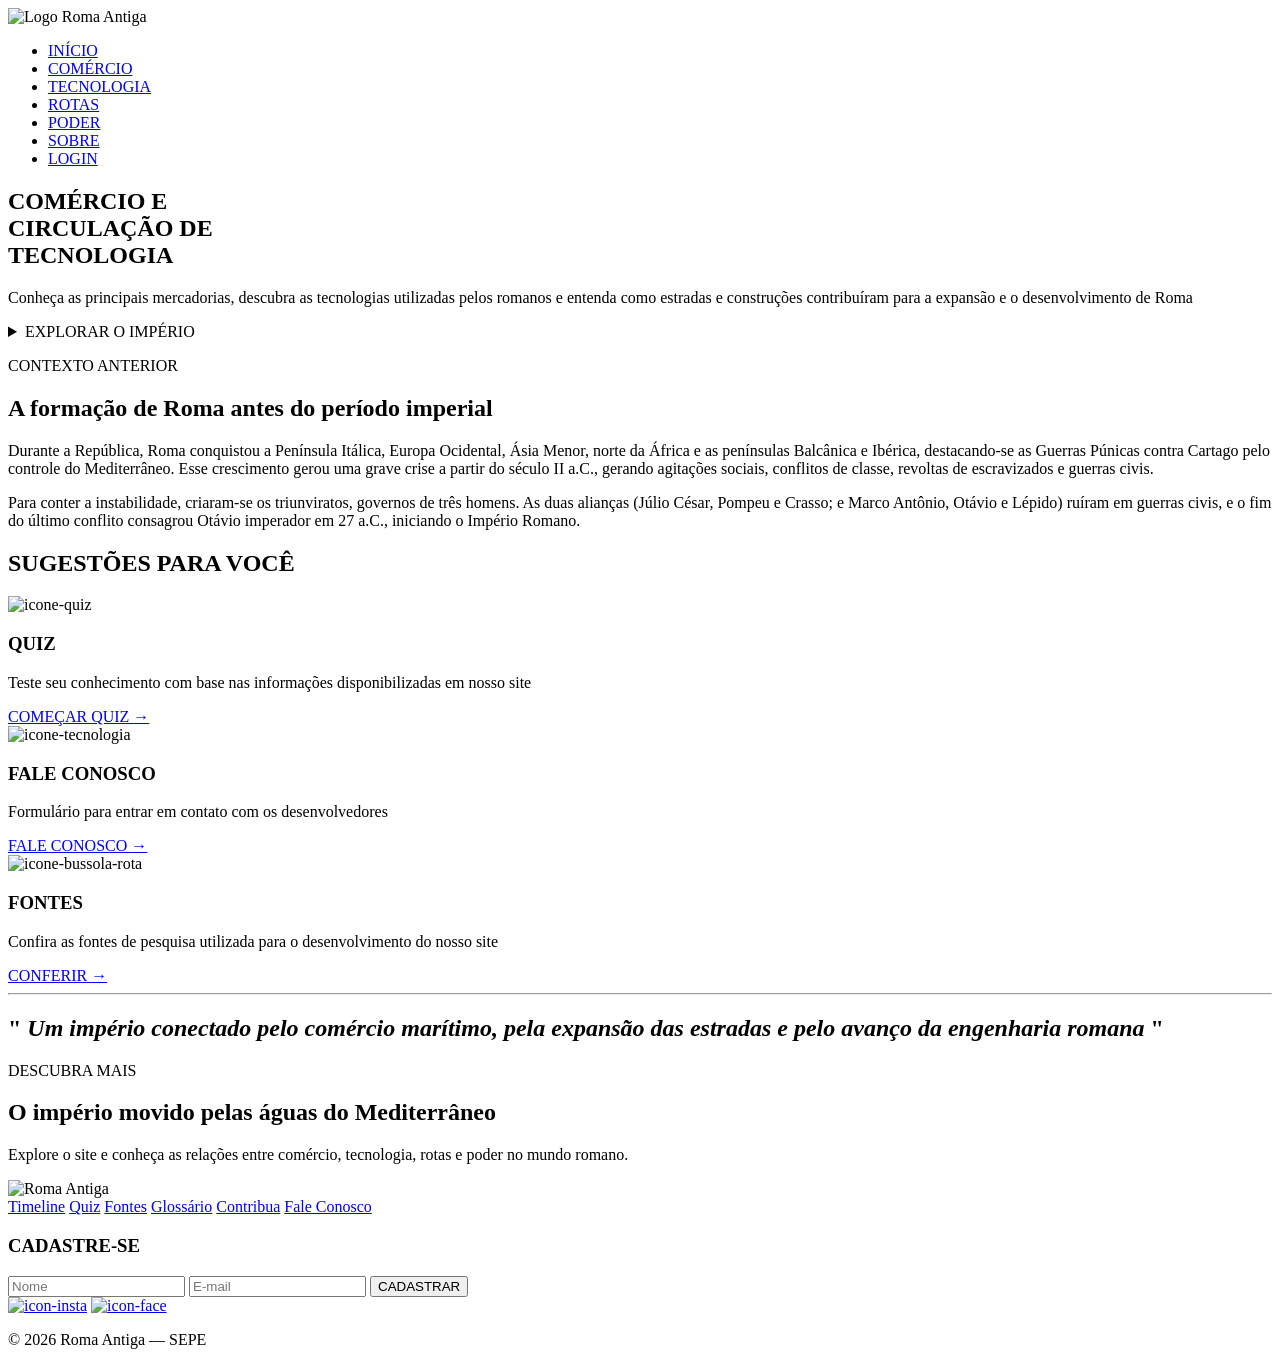
==== index.html @ e10e83d9 "pages" ====
<!doctype html>
<html lang="pt-BR">
  <head>
    <meta charset="UTF-8" />
    <meta name="viewport" content="width=device-width, initial-scale=1.0" />

    <title>Página Inicial | Roma Antiga</title>

    <link rel="stylesheet" href="HTML/CSS/reset.css" />
    <link rel="stylesheet" href="HTML/CSS/style.css" />

    <link rel="preconnect" href="https://fonts.googleapis.com" />
    <link rel="preconnect" href="https://fonts.gstatic.com" crossorigin />

    <link
      href="https://fonts.googleapis.com/css2?family=Cinzel:wght@400;500;600;700&family=Ibarra+Real+Nova:wght@400;500;600&family=Open+Sans:wght@300;400;500;600&display=swap"
      rel="stylesheet"
    />
  </head>

  <body>
    <header>
      <nav>
        <img src="HTML/CSS/IMG/ROMA.jpg" alt="Logo Roma Antiga" />

        <ul>
          <li><a class="ativo" href="index.html">INÍCIO</a></li>
          <li><a href="HTML/comercio.html">COMÉRCIO</a></li>
          <li><a href="HTML/tecnologia.html">TECNOLOGIA</a></li>
          <li><a href="HTML/rotas.html">ROTAS</a></li>
          <li><a href="HTML/poder.html">PODER</a></li>
          <li><a href="HTML/sobre.html">SOBRE</a></li>
          <li><a href="HTML/login.html">LOGIN</a></li>
        </ul>
      </nav>
    </header>

    <main>
      <section class="banner">
        <div class="banner-conteudo">
          <h1>
            COMÉRCIO E<br />
            CIRCULAÇÃO DE<br />
            <span>TECNOLOGIA</span>
          </h1>

          <p class="banner-texto">
            Conheça as principais mercadorias, descubra as tecnologias
            utilizadas pelos romanos e entenda como estradas e construções
            contribuíram para a expansão e o desenvolvimento de Roma
          </p>

          <details class="explorar">
            <summary>EXPLORAR O IMPÉRIO</summary>

            <div class="conteudo">
              <h2>O Que Foi O Império Romano?</h2>

              <p>
                O Império Romano foi a terceira e última fase da civilização
                romana, iniciada em 27 a.C. com a coroação de Otávio Augusto.
                Esse período se caracterizou pela forte centralização do poder
                político nas mãos do imperador, removendo a antiga autoridade do
                Senado, e marcou o auge econômico, militar e a máxima expansão
                territorial de Roma.
              </p>

              <p>
                Essa era chegou ao fim em 476 d.C. em sua região ocidental, após
                um longo processo de crise interna e invasões de povos bárbaros.
                O colapso foi selado com a destituição de Rômulo Augusto, o
                último imperador, evento histórico que determinou o encerramento
                da Idade Antiga e o início da Idade Média.
              </p>
            </div>
          </details>
        </div>
      </section>

      <section class="introducao">
        <div class="introducao-titulo">
          <div>
            <p id="mini-titulo">CONTEXTO ANTERIOR</p>
            <h2>A formação de Roma antes do período imperial</h2>
          </div>
        </div>
        <div class="introducao-texto">
          <p>
            Durante a República, Roma conquistou a Península Itálica, Europa
            Ocidental, Ásia Menor, norte da África e as penínsulas Balcânica e
            Ibérica, destacando-se as Guerras Púnicas contra Cartago pelo
            controle do Mediterrâneo. Esse crescimento gerou uma grave crise a
            partir do século II a.C., gerando agitações sociais, conflitos de
            classe, revoltas de escravizados e guerras civis.
          </p>
          <p>
            Para conter a instabilidade, criaram-se os triunviratos, governos de
            três homens. As duas alianças (Júlio César, Pompeu e Crasso; e Marco
            Antônio, Otávio e Lépido) ruíram em guerras civis, e o fim do último
            conflito consagrou Otávio imperador em 27 a.C., iniciando o Império
            Romano.
          </p>
        </div>
      </section>

      <section class="exploracao">
        <h2>SUGESTÕES PARA VOCÊ</h2>
        <div class="cards">
          <div class="card">
            <div class="card-imagem">
              <img src="HTML/CSS/IMG/quiz.png" alt="icone-quiz" />
            </div>
            <h3>QUIZ</h3>

            <p>
              Teste seu conhecimento com base nas informações disponibilizadas
              em nosso site
            </p>

            <a href="HTML/quiz.html">
              COMEÇAR QUIZ
              <span>→</span>
            </a>
          </div>

          <div class="card">
            <div class="card-imagem">
              <img src="HTML/CSS/IMG/fale-conosco.png" alt="icone-tecnologia" />
            </div>

            <h3>FALE CONOSCO</h3>

            <p>Formulário para entrar em contato com os desenvolvedores</p>

            <a href="HTML/forms.html">
              FALE CONOSCO
              <span>→</span>
            </a>
          </div>

          <div class="card">
            <div class="card-imagem">
              <img
                src="HTML/CSS/IMG/fonte-pesquisa.png"
                alt="icone-bussola-rota"
              />
            </div>

            <h3>FONTES</h3>

            <p>
              Confira as fontes de pesquisa utilizada para o desenvolvimento do
              nosso site
            </p>

            <a href="#">
              CONFERIR
              <span>→</span>
            </a>
          </div>
        </div>
      </section>

      <section class="frase">
        <hr class="linha-estilizada" />

        <h2>
          <span>"</span>
          <i>
            Um império conectado pelo comércio marítimo, pela expansão das
            estradas e pelo avanço da engenharia romana
          </i>
          <span>"</span>
        </h2>

        <div class="frase-linha"></div>
      </section>

      <section class="frase-fixa">
        <div class="frase-conteudo">
          <p class="mini-titulo">DESCUBRA MAIS</p>

          <h2>O império movido pelas águas do Mediterrâneo</h2>

          <p>
            Explore o site e conheça as relações entre comércio, tecnologia,
            rotas e poder no mundo romano.
          </p>
        </div>
      </section>
    </main>

    <footer>
      <div class="footer-container">
        <div class="footer-info">
          <img id="logo-Footer" src="HTML/CSS/IMG/ROMA.jpg" alt="Roma Antiga" />
        </div>

        <div class="footer-links">
          <a href="#">Timeline</a>
          <a href="#">Quiz</a>
          <a href="#">Fontes</a>
          <a href="#">Glossário</a>
          <a href="#">Contribua</a>
          <a href="#">Fale Conosco</a>
        </div>

        <div class="footer-cadastro">
          <h3>CADASTRE-SE</h3>

          <input type="text" placeholder="Nome" />
          <input type="email" placeholder="E-mail" />

          <button type="submit">CADASTRAR</button>
        </div>
      </div>

      <div class="footer-redes">
        <a href="https://wa.me/5547996095892" target="_blank"
          ><img src="HTML/CSS/IMG/whatsapp 1.svg" alt="icon-insta"
        /></a>
        <a href="https://www.instagram.com/romaantigasepe/" target="_blank"
          ><img src="HTML/CSS/IMG/instagram 1.svg" alt="icon-face"
        /></a>
      </div>

      <div class="footer-bottom">
        <p>© 2026 Roma Antiga — SEPE</p>
      </div>
    </footer>
    <script src="HTML/CSS/JS/login.js"></script>
  </body>
</html>
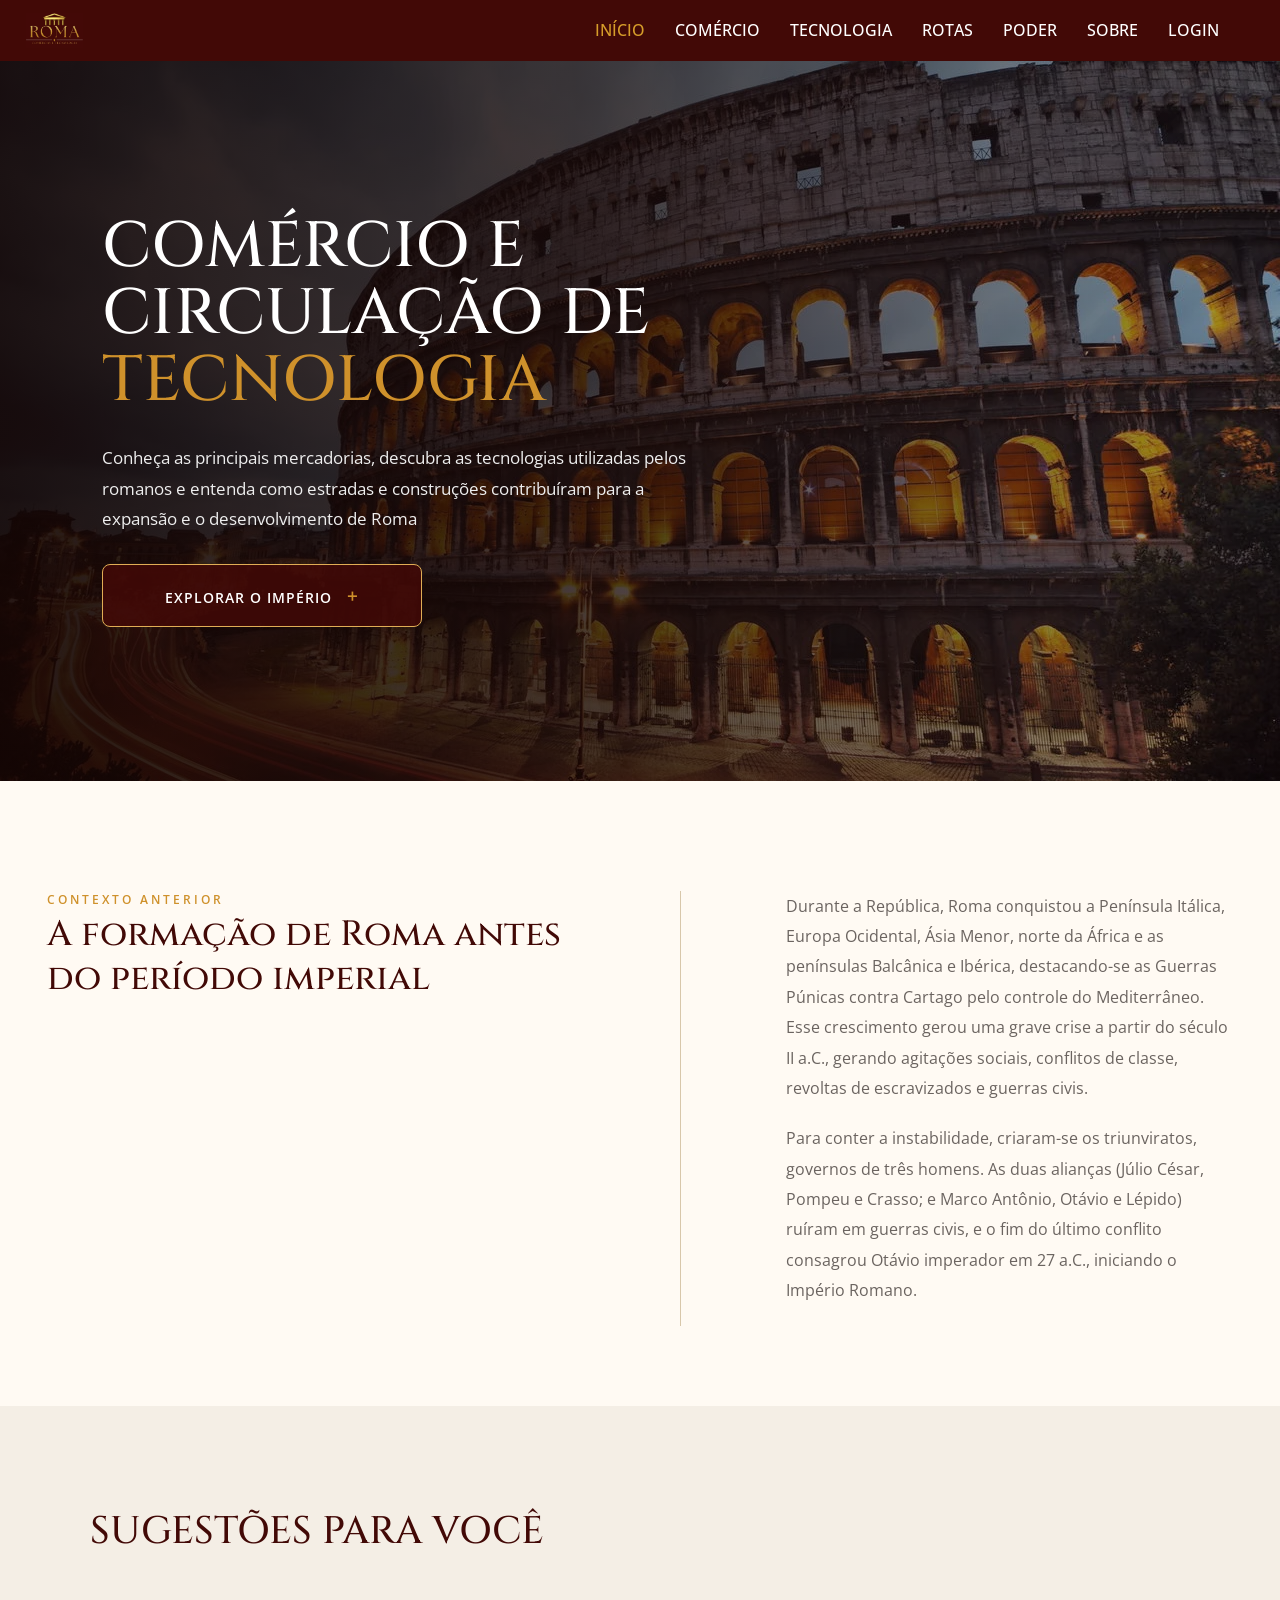
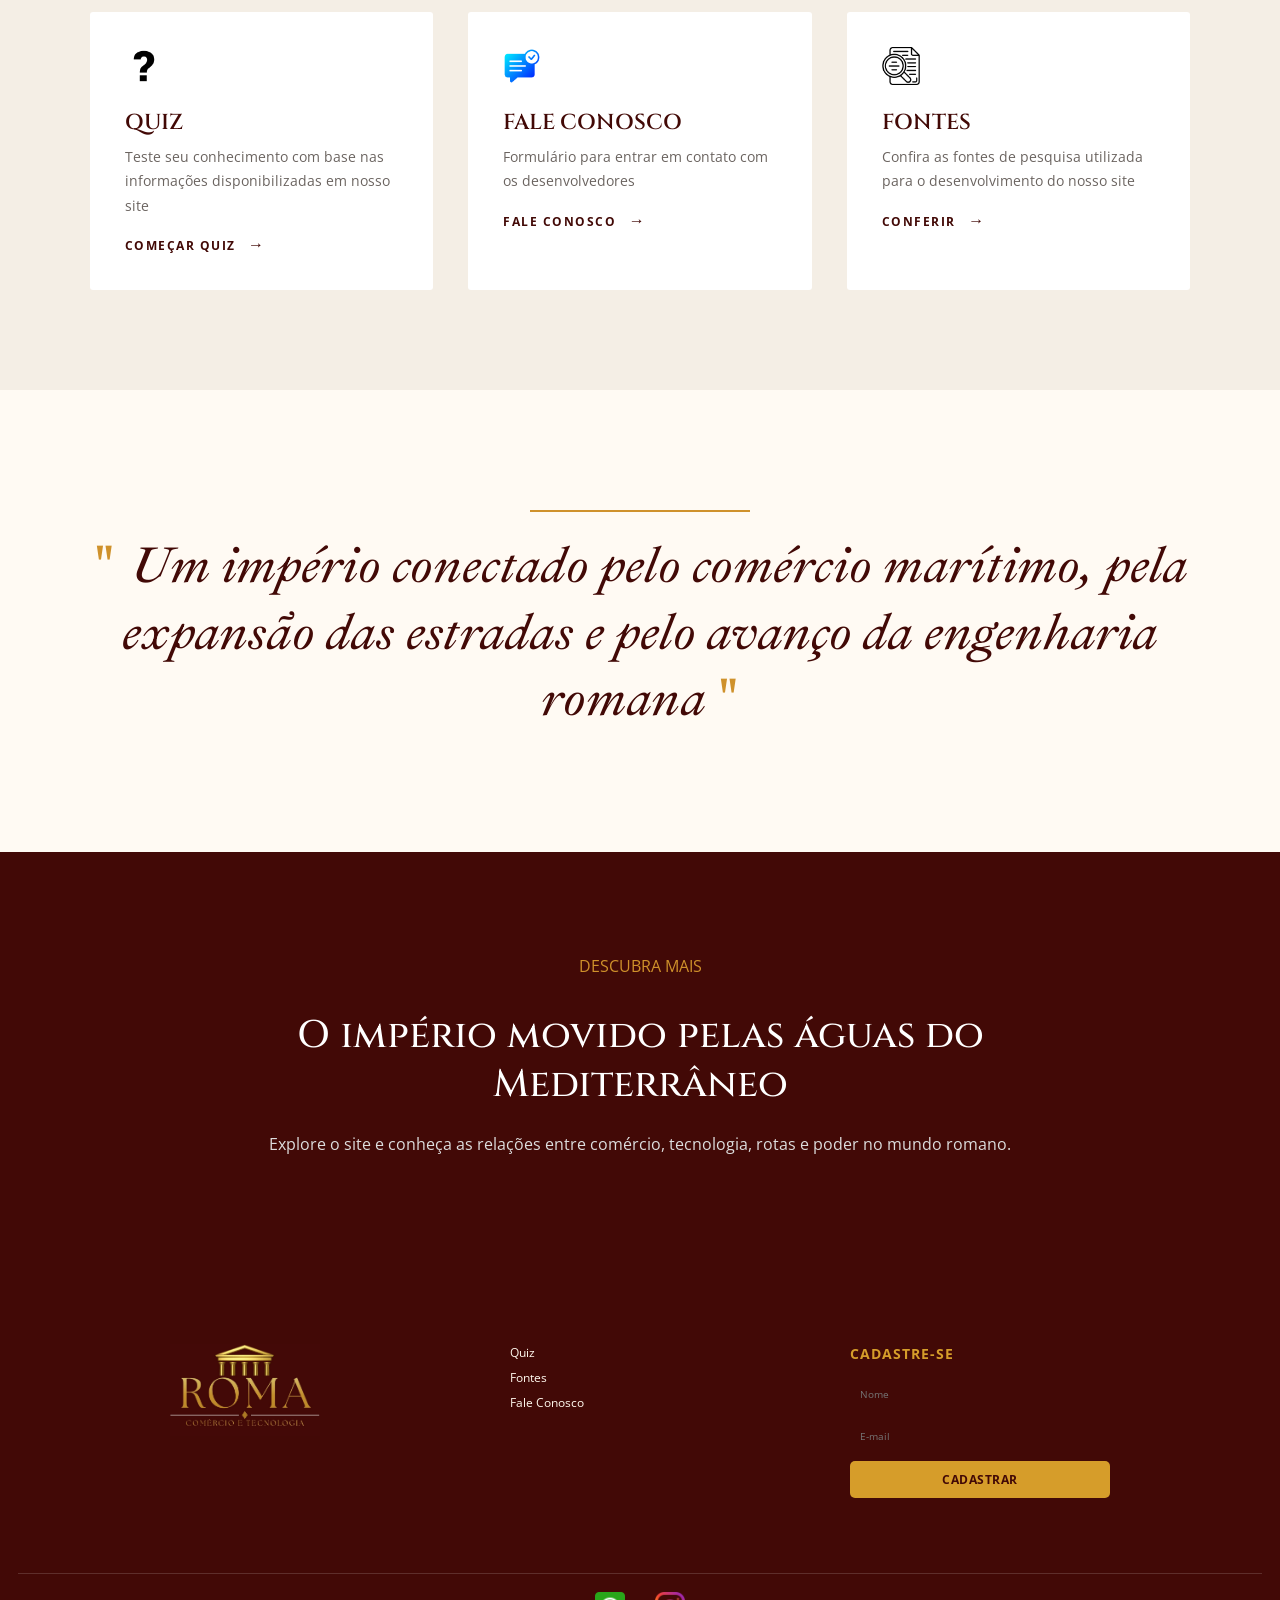
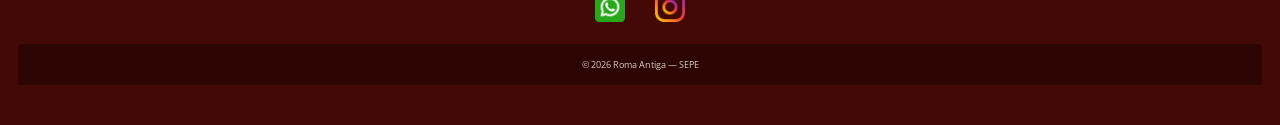
==== commit 58bdfb3f: "Feat: Fix quiz" ====
--- a/index.html
+++ b/index.html
@@ -197,12 +197,9 @@
         </div>
 
         <div class="footer-links">
-          <a href="#">Timeline</a>
-          <a href="#">Quiz</a>
-          <a href="#">Fontes</a>
-          <a href="#">Glossário</a>
-          <a href="#">Contribua</a>
-          <a href="#">Fale Conosco</a>
+          <a href="HTML/quiz.html">Quiz</a>
+          <a href="HTML/fontes.html">Fontes</a>
+          <a href="HTML/forms.html">Fale Conosco</a>
         </div>
 
         <div class="footer-cadastro">
--- a/HTML/CSS/style.css
+++ b/HTML/CSS/style.css
@@ -0,0 +1,344 @@
+@import url("header.css");
+@import url("footer.css");
+
+/* === Cores Principais === */
+:root {
+  --bordo: #420906;
+  --bordo-claro: #7b1e17;
+  --dourado: #cf912b;
+  --dourado-claro: #e0ad55;
+  --creme: #fffaf3;
+  --branco: #ffffff;
+  --preto: #171312;
+  --cinza: #6b6460;
+}
+
+html {
+  scroll-behavior: smooth;
+}
+
+body {
+  user-select: none;
+  background: var(--creme);
+  color: var(--preto);
+  font-family: "Open Sans", sans-serif;
+}
+
+/* === Banner === */
+
+.banner {
+  position: relative;
+  min-height: 720px;
+  display: flex;
+  align-items: center;
+  background:
+    linear-gradient(
+      90deg,
+      rgba(20, 5, 3, 0.92) 0%,
+      rgba(20, 5, 3, 0.78) 45%,
+      rgba(20, 5, 3, 0.35) 100%
+    ),
+    url("IMG/Roma-Antiga.webp");
+  background-size: cover;
+  background-position: center;
+  padding: 80px 8%;
+  box-sizing: border-box;
+  overflow: hidden;
+}
+
+.banner h1 {
+  color: var(--branco);
+  font-family: "Cinzel", serif;
+  font-size: clamp(2.7rem, 5vw, 5rem);
+  line-height: 1.05;
+  font-weight: 500;
+  margin: 0 0 28px;
+}
+
+.banner h1 span {
+  color: var(--dourado);
+}
+
+.banner-texto {
+  max-width: 600px;
+  color: #eee;
+  font-size: 1.05rem;
+  line-height: 1.8;
+  margin-bottom: 30px;
+}
+
+/* === Details Seção Banner === */
+
+.explorar {
+  width: 320px;
+  background: rgba(66, 9, 6, 0.85);
+  border: 0.5px solid var(--dourado-claro);
+  border-radius: 8px;
+  color: white;
+}
+
+.explorar summary {
+  padding: 17px 20px;
+  color: white;
+  font-size: 0.85rem;
+  font-weight: 600;
+  letter-spacing: 1px;
+  cursor: pointer;
+  text-align: center;
+}
+
+.explorar summary::after {
+  content: "+";
+  margin-left: 15px;
+  color: var(--dourado);
+  font-size: 1.2rem;
+}
+
+.explorar[open] summary::after {
+  content: "−";
+}
+
+.explorar .conteudo {
+  padding: 0 22px 22px;
+}
+
+.explorar h2 {
+  color: var(--dourado);
+  font-family: "Cinzel", serif;
+  font-size: 1.3rem;
+  margin-bottom: 8px;
+}
+
+.explorar p {
+  font-size: 0.9rem;
+  line-height: 1.7;
+  margin-bottom: 15px;
+}
+
+/* === Seção Introdução === */
+
+.introducao {
+  max-width: 1200px;
+  margin: auto;
+  padding: 110px 7px 80px;
+  display: grid;
+  grid-template-columns: 1fr 1fr;
+  gap: 80px;
+}
+
+#mini-titulo {
+  color: var(--dourado);
+  font-size: 0.75rem;
+  font-weight: 600;
+  letter-spacing: 3px;
+  margin-bottom: 5px;
+}
+
+.introducao h2 {
+  color: var(--bordo);
+  font-family: "Cinzel", serif;
+  font-size: 2.2rem;
+  line-height: 1.25;
+  font-weight: 500;
+}
+
+.introducao-texto {
+  border-left: 1px solid #d8c7aa;
+  padding-left: 105px;
+}
+
+.introducao-texto p {
+  color: var(--cinza);
+  line-height: 1.9;
+  margin-bottom: 20px;
+}
+
+/* === Seção Exploração === */
+.exploracao {
+  background: #f4eee5;
+  padding: 100px 7%;
+}
+
+.exploracao > h2 {
+  max-width: 1200px;
+  margin: 0 auto 55px;
+  color: var(--bordo);
+  font-family: "Cinzel", serif;
+  font-size: 2.4rem;
+  font-weight: 500;
+}
+
+/* === Exploração > .Cards === */
+
+.cards {
+  max-width: 1200px;
+  margin: auto;
+  display: grid;
+  grid-template-columns: repeat(3, 1fr);
+  gap: 35px;
+}
+
+.card {
+  background: white;
+  padding: 35px;
+  border-radius: 3px;
+  transition: 0.3s ease;
+}
+
+.card:hover {
+  background-color: var(--bordo);
+  transform: translateY(-8px);
+  box-shadow: 0 15px 35px rgba(0, 0, 0, 0.332);
+}
+
+.card * {
+  transition: color 0.3s ease;
+}
+
+.card:hover * {
+  color: white;
+}
+
+.card-imagem img {
+  width: 38px;
+  height: 38px;
+  margin-bottom: 18px;
+}
+
+.card h3 {
+  color: var(--bordo);
+  font-weight: 600;
+  font-family: "Cinzel", serif;
+  font-size: 1.35rem;
+  margin-bottom: 8px;
+}
+
+.card p {
+  color: var(--cinza);
+  line-height: 1.7;
+  font-size: 0.9rem;
+  margin-bottom: 15px;
+}
+
+.card a {
+  color: var(--bordo);
+  font-size: 0.75rem;
+  font-weight: 700;
+  letter-spacing: 1.5px;
+}
+
+.card a span {
+  margin-left: 8px;
+  font-size: 1rem;
+}
+
+/* === Seção Frase === */
+
+.linha-estilizada {
+  border: none;
+  height: 2px;
+  background-color: var(--dourado);
+  width: 20%;
+  margin: auto;
+}
+
+
+.frase {
+  max-width: 1400px;
+  margin: auto;
+  padding: 120px 7%;
+  text-align: center;
+}
+
+.frase span {
+  color: var(--dourado);
+}
+
+.frase h2 {
+  margin-top: 20px;
+  color: var(--bordo);
+  font-family: "Ibarra Real Nova", serif;
+  font-size: clamp(2rem, 4vw, 3.5rem);
+  line-height: 1.3;
+  font-weight: 500;
+}
+
+/* === Footer == */
+
+.frase-fixa {
+  background: var(--bordo);
+  padding: 100px 7%;
+  text-align: center;
+}
+
+.frase-conteudo {
+  max-width: 800px;
+  margin: auto;
+}
+
+.frase-fixa .mini-titulo {
+  color: var(--dourado);
+}
+
+.frase-fixa .mini-titulo:hover {
+  letter-spacing: 2.4px;
+  transition: 0.5s ease;
+}
+
+.frase-fixa h2 {
+  color: white;
+  font-family: "Cinzel", serif;
+  font-size: 2.4rem;
+  font-weight: 500;
+  line-height: 1.3;
+  margin-bottom: 20px;
+}
+
+.frase-fixa p {
+  color: #ddd;
+  line-height: 1.8;
+  margin-bottom: 30px;
+}
+
+
+
+/* === Responsividade Celular === */
+
+@media (max-width: 850px) {
+  .banner {
+    min-height: 650px;
+    padding: 70px 7%;
+  }
+
+  .banner h1 {
+    font-size: 2.4rem;
+  }
+
+  .introducao {
+    grid-template-columns: 1fr;
+    gap: 40px;
+    padding: 80px 7%;
+  }
+
+  .introducao-texto {
+    border-left: none;
+    border-top: 1px solid #d8c7aa;
+    padding: 30px 0 0;
+  }
+
+  .cards {
+    grid-template-columns: 1fr;
+  }
+
+  .card {
+    min-height: auto;
+  }
+
+  .frase {
+    padding: 90px 7%;
+  }
+
+  .frase-fixa h2 {
+    font-size: 2rem;
+  }
+}
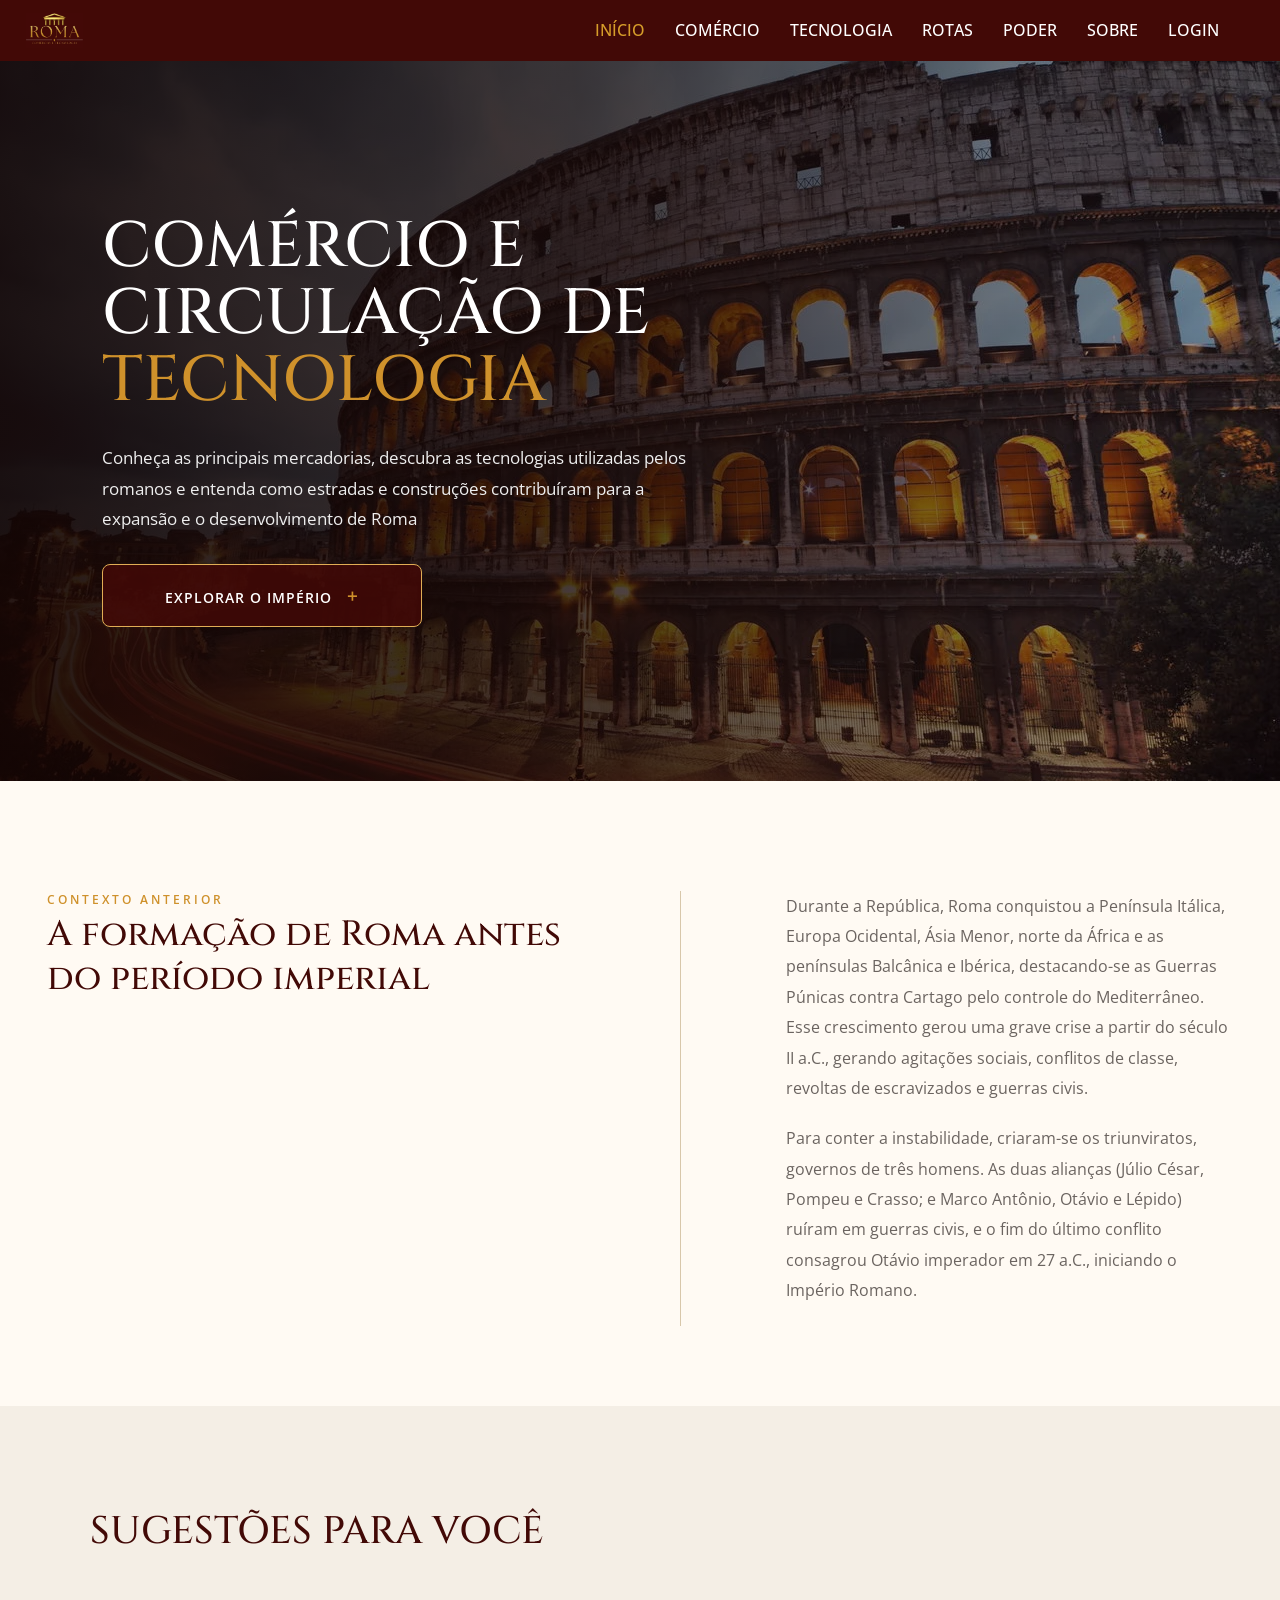
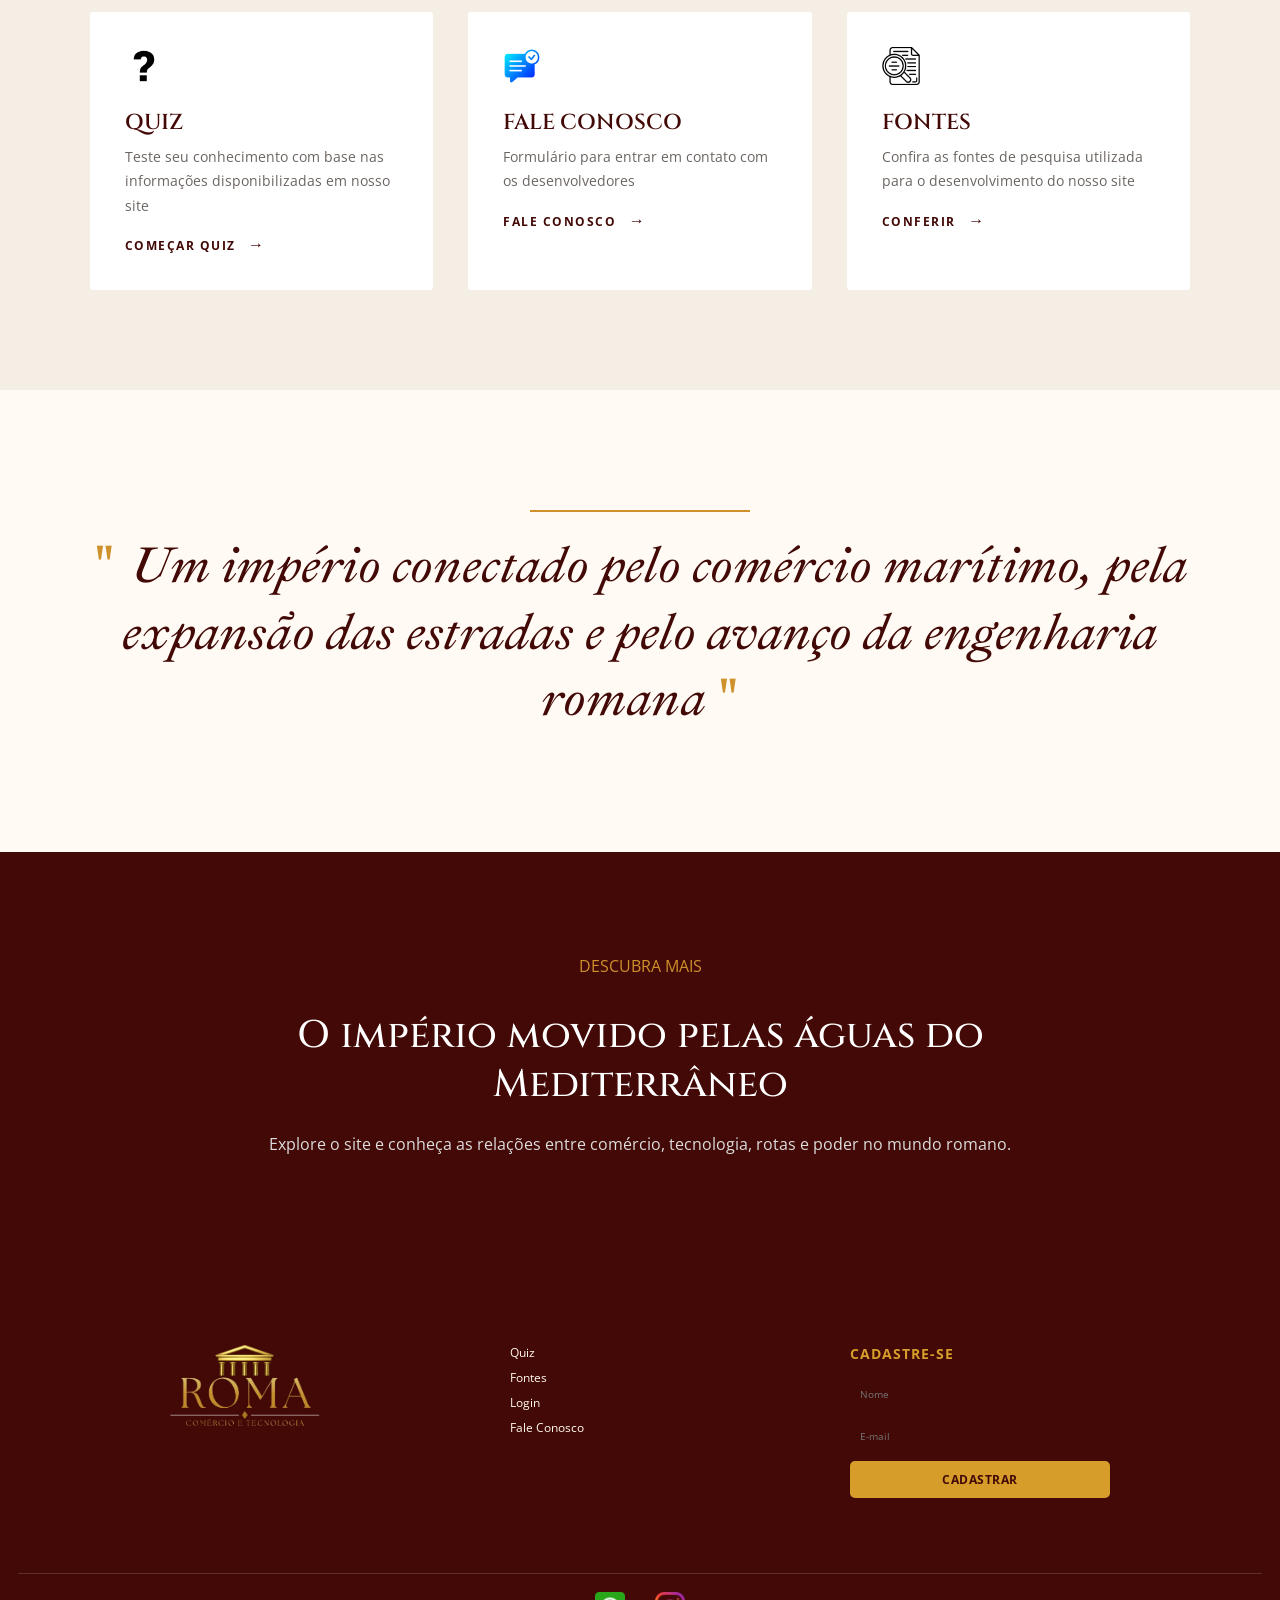
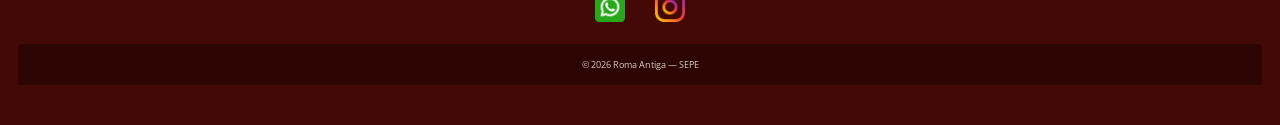
==== commit 83af02c6: "Footer e Responsividade da página comércio responsivo feito" ====
--- a/index.html
+++ b/index.html
@@ -153,7 +153,7 @@
               nosso site
             </p>
 
-            <a href="#">
+            <a href="HTML/fontes.html">
               CONFERIR
               <span>→</span>
             </a>
@@ -193,12 +193,13 @@
     <footer>
       <div class="footer-container">
         <div class="footer-info">
-          <img id="logo-Footer" src="HTML/CSS/IMG/ROMA.jpg" alt="Roma Antiga" />
+          <img id="logo-Footer" src="HTML/CSS/IMG/ROMA.jpg" alt="roma-logo" />
         </div>
 
         <div class="footer-links">
           <a href="HTML/quiz.html">Quiz</a>
           <a href="HTML/fontes.html">Fontes</a>
+          <a href="HTML/login.html">Login</a>
           <a href="HTML/forms.html">Fale Conosco</a>
         </div>
 
@@ -225,6 +226,7 @@
         <p>© 2026 Roma Antiga — SEPE</p>
       </div>
     </footer>
+
     <script src="HTML/CSS/JS/login.js"></script>
   </body>
 </html>
--- a/HTML/CSS/style.css
+++ b/HTML/CSS/style.css
@@ -1,7 +1,6 @@
 @import url("header.css");
 @import url("footer.css");
 
-/* === Cores Principais === */
 :root {
   --bordo: #420906;
   --bordo-claro: #7b1e17;
